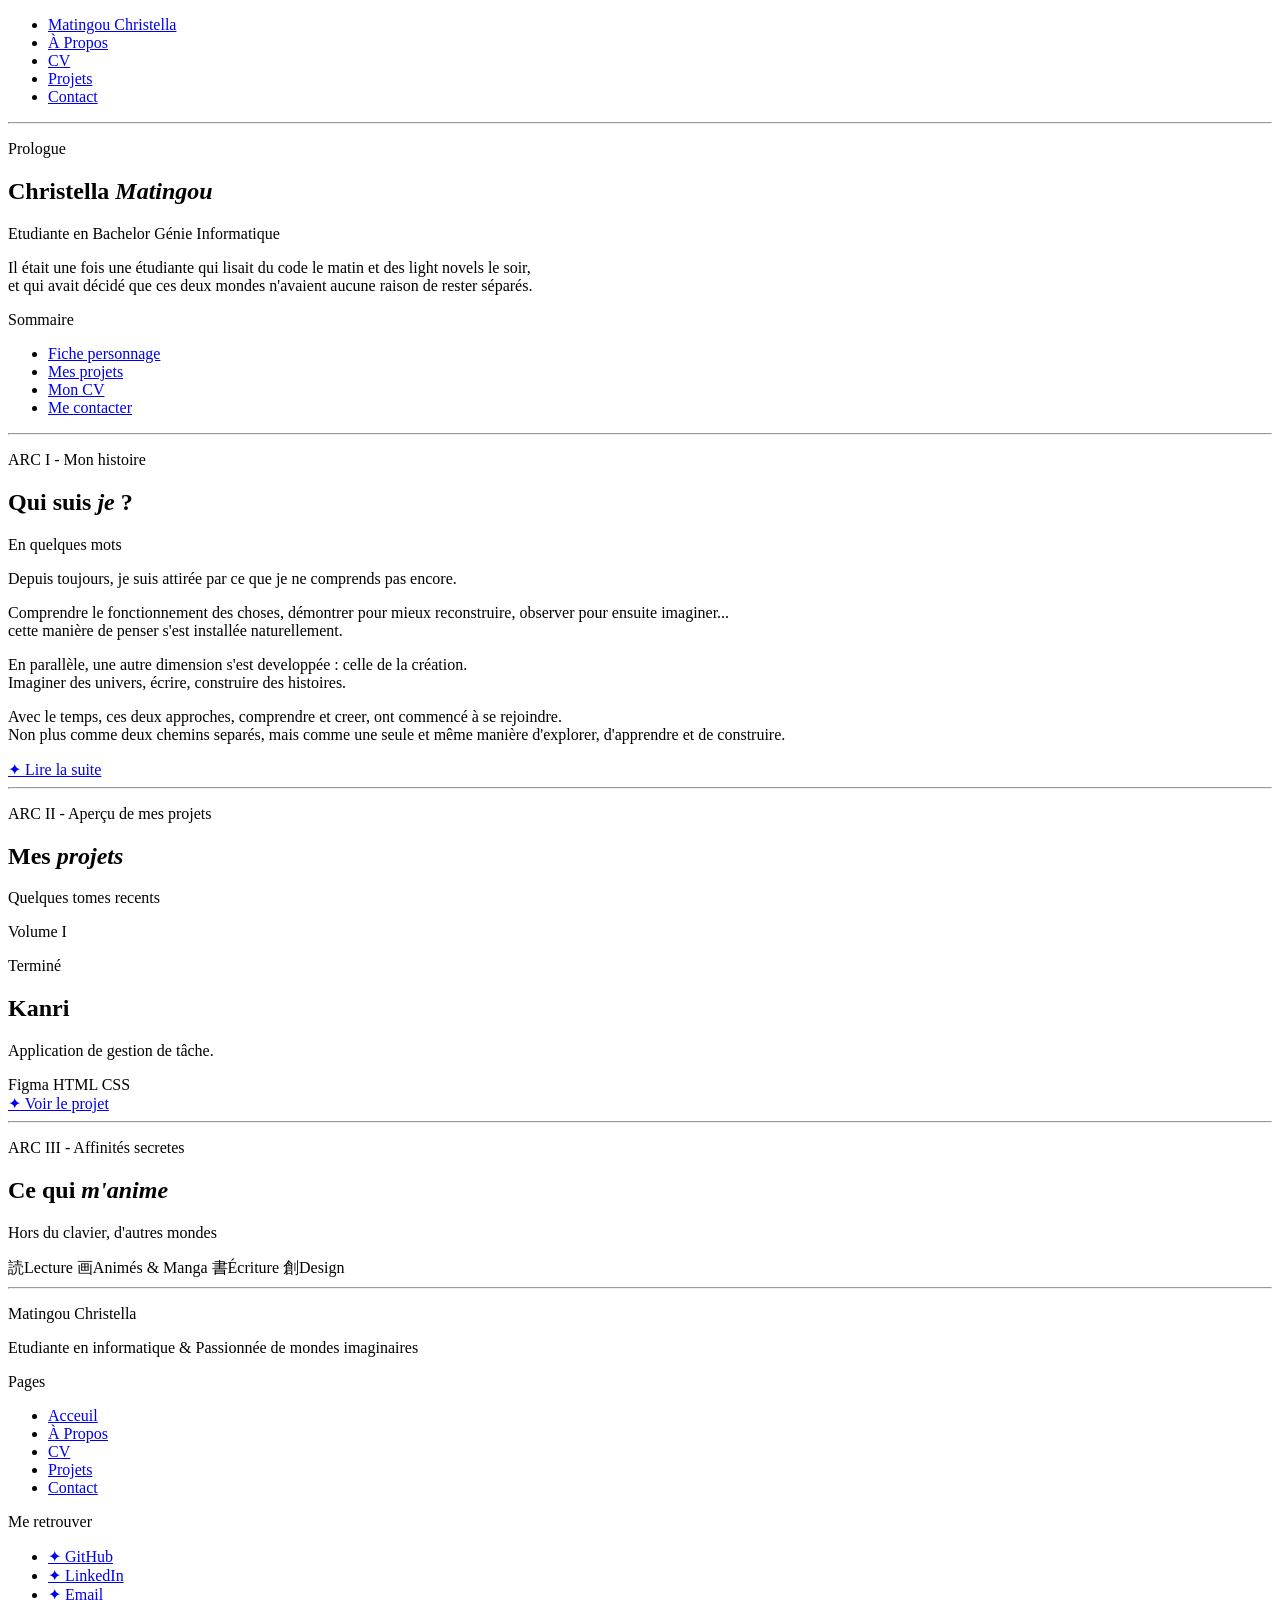
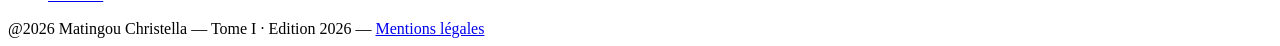
==== index.html @ 96462d10 "Update index.html" ====
<!doctype html>
<html lang="fr">
  <head>
    <meta charset="UTF-8" />
    <meta name="viewport" content="width=device-width, initial-scale=1.0" />
    <title>Portfolio - Accueil</title>
    <link rel="stylesheet" href="style.css" />
  </head>
  <body>
    <header>
      <nav class="navigation">
        <ul>
          <li><a href="index.html" class="logo-name">Matingou Christella</a></li>
          <li><a href="aboutme.html">À Propos</a></li>
          <li><a href="cv.html">CV</a></li>
          <li><a href="project.html">Projets</a></li>
          <li><a href="contact.html">Contact</a></li>
        </ul>
      </nav>
      <hr />
    </header>
    <main>
      <section class="presentation-zone">
        <div class="prologue-zone">
          <p class="chapter-label">Prologue</p>
          <h1 class="main-title">Christella <em>Matingou</em></h1>
          <p class="subtitle">Etudiante en Bachelor Génie Informatique</p>
          <p class="presentation">
            Il était une fois une étudiante qui lisait du code le matin et des
            light novels le soir,<br />
            et qui avait décidé que ces deux mondes n'avaient aucune raison de
            rester séparés.
          </p>
        </div>
        <div class="Summary-zone">
          <p class="chapter-label">Sommaire</p>
          <ul class="summary-list">
            <li><a href="aboutme.html">Fiche personnage</a></li>
            <li><a href="project.html">Mes projets</a></li>
            <li><a href="cv.html">Mon CV</a></li>
            <li><a href="contact.html">Me contacter</a></li>
          </ul>
        </div>
      </section>
      <hr />
      <section class="first-arc">
        <p class="arc-label">ARC I - Mon histoire</p>
        <h2 class="arc-label-main-title">Qui suis <em>je</em> ?</h2>
        <p class="arc-label-subtitle">En quelques mots</p>
        <div class="first-arc-contents">
          <p class="arc-story">
            Depuis toujours, je suis attirée par ce que je ne comprends pas
            encore.
          </p>
          <p class="arc-story">
            Comprendre le fonctionnement des choses, démontrer pour mieux
            reconstruire, observer pour ensuite imaginer...<br />
            cette manière de penser s'est installée naturellement.
          </p>
          <p class="arc-story">
            En parallèle, une autre dimension s'est developpée : celle de la
            création.<br />
            Imaginer des univers, écrire, construire des histoires.
          </p>
          <p class="arc-story">
            Avec le temps, ces deux approches, comprendre et creer, ont commencé
            à se rejoindre. <br />Non plus comme deux chemins separés, mais
            comme une seule et même manière d'explorer, d'apprendre et de
            construire.
          </p>
          <a href="aboutme.html">✦ Lire la suite</a>
        </div>
      </section>
      <hr />
      <section class="second-arc">
        <p class="arc-label">ARC II - Aperçu de mes projets</p>
        <h2 class="arc-label-main-title">Mes <em>projets</em></h2>
        <p class="arc-label-subtitle">Quelques tomes recents</p>
        <article class="first-project">
          <div class="project-card">
            <div class="project-card-top">
              <p class="project-card-title">Volume I</p>
              <p class="project-card-statut">Terminé</p>
            </div>
            <div class="project-card-content">
              <h2 class="project-title">Kanri</h2>
              <div class="project-description">
                <p class="decription-project">
                  Application de gestion de tâche.
                </p>
              </div>
              <div class="project-tags">
                <span class="project-tag">Figma</span>
                <span class="project-tag">HTML</span>
                <span class="project-tag">CSS</span>
              </div>
            </div>
            <div class="project-card-bottom">
              <div class="project-link">
                <a href="Projets/Kanri.html">✦ Voir le projet </a>
              </div>
            </div>
          </div>
        </article>
      </section>
      <hr />
      <section class="third-arc">
        <p class="arc-label">ARC III - Affinités secretes</p>
        <h2 class="arc-label-main-title">Ce qui <em>m'anime</em></h2>
        <p class="arc-label-subtitle">Hors du clavier, d'autres mondes</p>
        <div class="chips">
          <span class="chip"><span class="chip-kanji">読</span>Lecture</span>
          <span class="chip"
            ><span class="chip-kanji">画</span>Animés & Manga</span
          >
          <span class="chip"><span class="chip-kanji">書</span>Écriture</span>
          <span class="chip"><span class="chip-kanji">創</span>Design</span>
        </div>
      </section>
    </main>
    <footer>
      <hr />
      <section class="footer-top">
        <div class="footer-title">
          <p class="footer-logo">Matingou Christella</p>
          <p class="footer-subtitle">
            Etudiante en informatique & Passionnée de mondes imaginaires
          </p>
        </div>
        <div clas="footer-nav">
          <p class="footer-nav-title">Pages</p>
          <ul class="foot-nav">
            <li><a href="index.html">Acceuil</a></li>
            <li><a href="aboutme.html">À Propos</a></li>
            <li><a href="cv.html">CV</a></li>
            <li><a href="project.html">Projets</a></li>
            <li><a href="contact.html">Contact</a></li>
          </ul>
        </div>
        <div class="footer-social">
          <p class="footer-social-title">Me retrouver</p>
          <ul class="foot-nav">
            <li><a href="#">✦ GitHub</a></li>
            <li><a href="#">✦ LinkedIn</a></li>
            <li><a href="christellamatingou@gmail.com">✦ Email</a></li>
          </ul>
        </div>
      </section>
      <section class="footer-bottom">
        <span>@2026 Matingou Christella</span>
        <span>— Tome I · Edition 2026 —</span>
        <a href="mentions.html">Mentions légales</a>
      </section>
    </footer>
  </body>
</html>
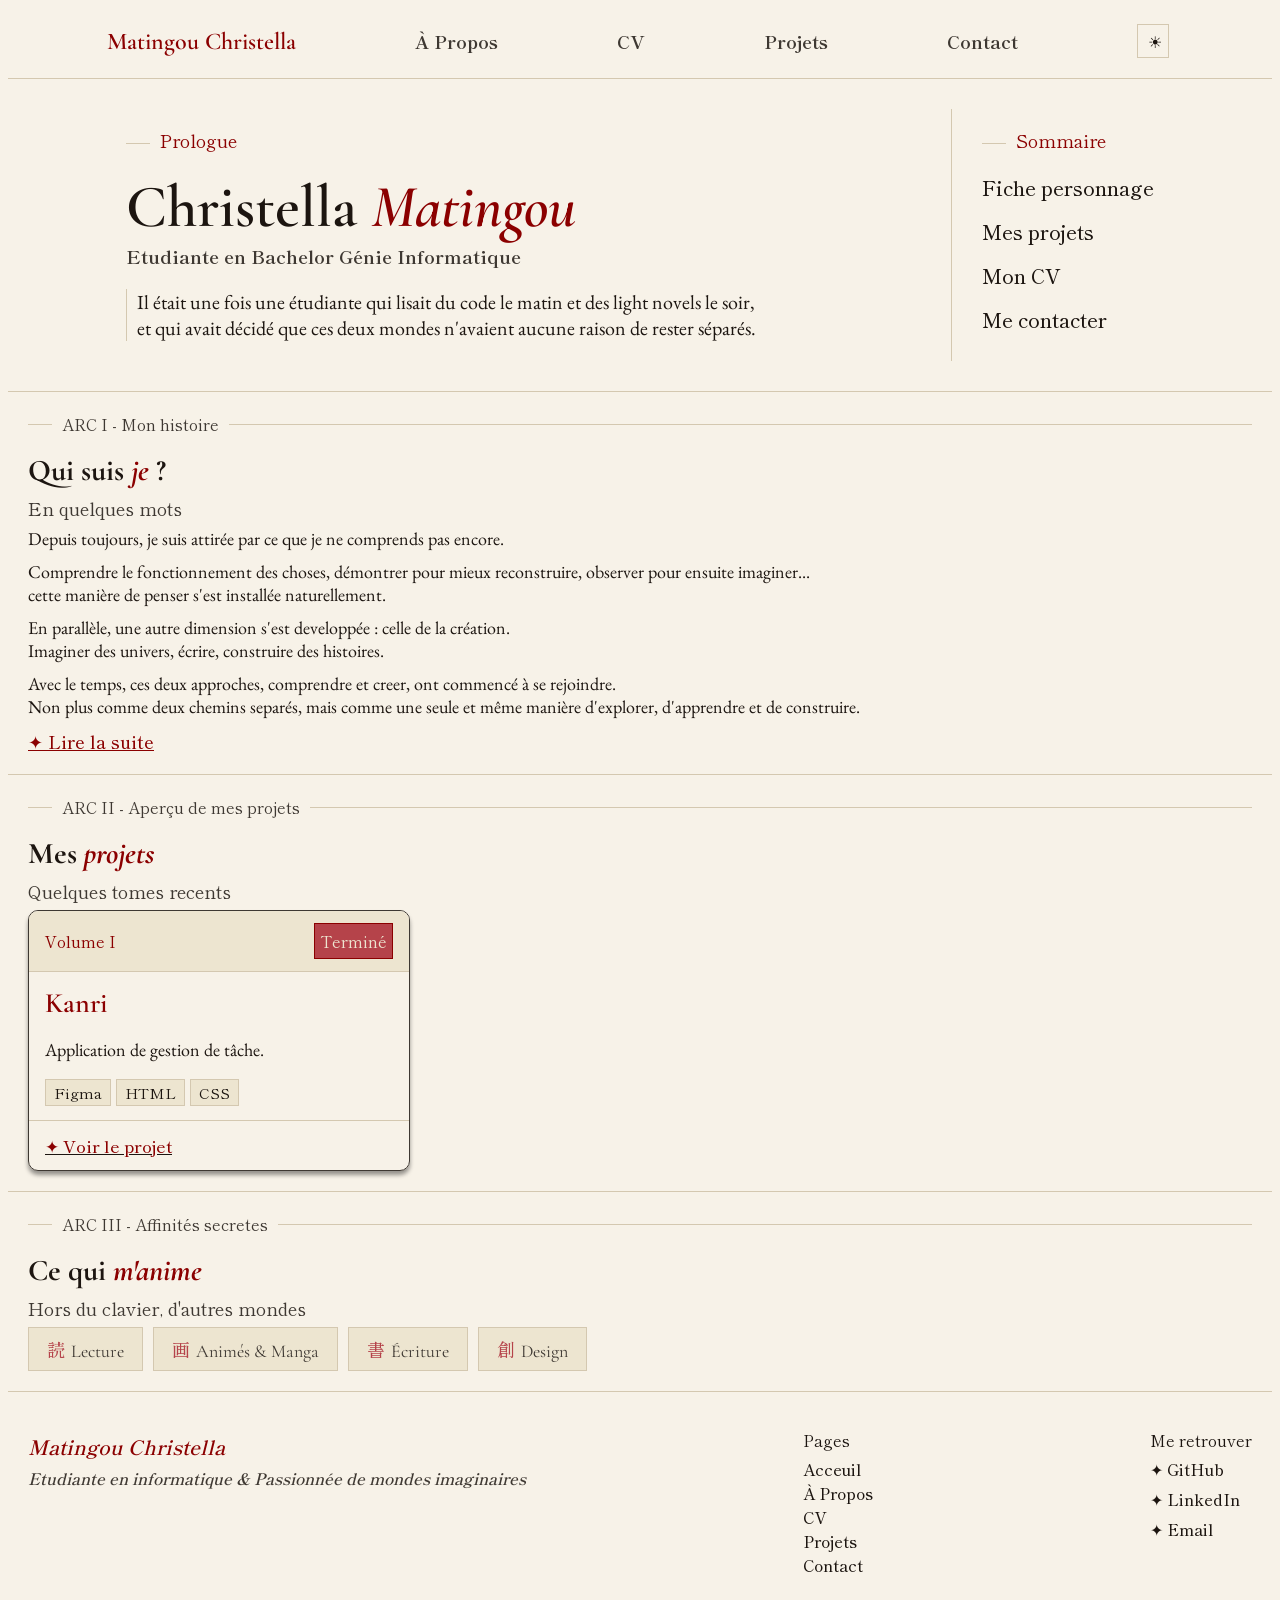
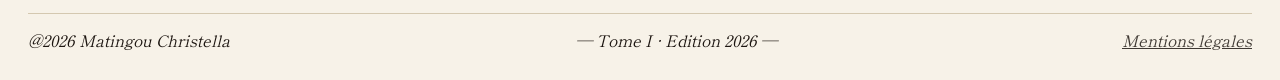
==== commit da205ab2: "Updated 9 files: Kanri.html, aboutme.html, contact.html, cv.html, index.html, mentions.html, project" ====
--- a/index.html
+++ b/index.html
@@ -10,11 +10,16 @@
     <header>
       <nav class="navigation">
         <ul>
-          <li><a href="index.html" class="logo-name">Matingou Christella</a></li>
+          <li>
+            <a href="index.html" class="logo-name">Matingou Christella</a>
+          </li>
           <li><a href="aboutme.html">À Propos</a></li>
           <li><a href="cv.html">CV</a></li>
           <li><a href="project.html">Projets</a></li>
           <li><a href="contact.html">Contact</a></li>
+          <li>
+            <button id="theme-toggle" class="toggle-btn">☀</button>
+          </li>
         </ul>
       </nav>
       <hr />
@@ -152,5 +157,6 @@
         <a href="mentions.html">Mentions légales</a>
       </section>
     </footer>
+    <script src="script.js"></script>
   </body>
 </html>
--- a/style.css
+++ b/style.css
@@ -0,0 +1,1305 @@
+/*Police globale*/
+@import url("https://fonts.googleapis.com/css2?family=Cormorant+Garamond:ital,wght@0,300..700;1,300..700&family=Inter:ital,opsz,wght@0,14..32,100..900;1,14..32,100..900&family=Shippori+Mincho&display=swap");
+@import url("https://fonts.googleapis.com/css2?family=Inter:ital,opsz,wght@0,14..32,100..900;1,14..32,100..900&family=Shippori+Mincho&display=swap");
+@import url("https://fonts.googleapis.com/css2?family=Cormorant+Garamond:ital,wght@0,300..700;1,300..700&family=EB+Garamond:ital,wght@0,400..800;1,400..800&family=Inter:ital,opsz,wght@0,14..32,100..900;1,14..32,100..900&family=Shippori+Mincho&display=swap");
+/*Variables CSS globales*/
+:root {
+  --back-color: #f7f2e8;
+  --main-color: #1c1510;
+  --main-accent: #8b0000;
+  --soft-accent: #b5434a;
+  --border-color: #d4c8b0;
+  --sub-color: #3e3832;
+  --back-color-dark: #ede5d0;
+  --primary-font: "Cormorant Garamond", serif;
+  --secondary-font: "Shippori Mincho", serif;
+  --tertiary-font: "EB Garamond", serif;
+}
+/*Variables mode sombre*/
+:root.dark {
+  --back-color: #0e0b09;
+  --main-color: #ede5d0;
+  --main-accent: #c0282e;
+  --soft-accent: #8b0000;
+  --border-color: #2a2018;
+  --sub-color: #a08878;
+  --back-color-dark: #1a1208;
+}
+
+/*Style global*/
+body {
+  background-color: var(--back-color);
+  color: var(--main-color);
+  padding: 0;
+  min-height: 100vh;
+  display: flex;
+  flex-direction: column;
+}
+main {
+  flex: 1;
+}
+nav ul {
+  list-style: none;
+  display: flex;
+  align-items: center;
+  justify-content: space-evenly;
+  gap: 20px;
+  padding: 0;
+  font-family: var(--secondary-font);
+}
+.logo-name {
+  font-family: var(--primary-font);
+  font-size: 24px;
+  color: var(--main-accent);
+  font-weight: 600;
+}
+nav a {
+  text-decoration: none;
+  color: var(--sub-color);
+  font-weight: bold;
+  font-size: 18px;
+}
+nav a:hover {
+  color: var(--soft-accent);
+}
+hr {
+  border: none;
+  border-top: 1px solid;
+  border-color: var(--border-color);
+  margin: 20px 0;
+}
+div a:hover {
+  color: var(--soft-accent);
+  text-decoration: underline;
+}
+/*footer*/
+footer {
+  font-family: var(--secondary-font);
+}
+.footer-top {
+  display: flex;
+  justify-content: space-between;
+  align-items: flex-start;
+  gap: 20px;
+  margin: 20px;
+}
+.footer-bottom {
+  display: flex;
+  justify-content: space-between;
+  align-items: center;
+  margin: 20px;
+  border-top: 1px solid var(--border-color);
+  padding-top: 14px;
+}
+.footer-nav ul,
+.footer-social ul {
+  list-style: none;
+  padding: 0;
+  display: flex;
+  flex-direction: column;
+  gap: 6px;
+}
+.foot-nav {
+  margin-top: 2px;
+  font-size: 16px;
+}
+.footer-logo {
+  font-size: 20px;
+  margin-bottom: 5px;
+  font-style: italic;
+  font-weight: 600;
+  color: var(--main-accent);
+}
+.footer-subtitle {
+  font-size: 16px;
+  color: var(--sub-color);
+  margin-top: 5px;
+  font-style: italic;
+  font-weight: 600;
+}
+.footer-nav-title {
+  font-size: 16x;
+  margin-bottom: 5px;
+}
+.footer-social-title {
+  font-size: 16px;
+  margin-bottom: 5px;
+}
+.footer-bottom {
+  font-size: 16px;
+  font-style: italic;
+}
+.footer-bottom a {
+  color: var(--sub-color);
+  text-decoration: underline;
+  text-decoration-color: var(--sub-color);
+}
+/*page d'accueil*/
+
+.presentation-zone {
+  display: flex;
+  padding: 10px 20px;
+  justify-content: space-around;
+}
+div ul {
+  list-style: none;
+  padding: 0;
+  font-family: var(--secondary-font);
+  font-size: 20px;
+}
+div a {
+  text-decoration: none;
+  color: var(--main-color);
+  font-weight: 500;
+}
+
+.Summary-zone {
+  align-items: center;
+  border-left: 1px solid var(--border-color);
+  padding-left: 30px;
+}
+.summary-list {
+  display: flex;
+  flex-direction: column;
+  align-items: flex-start;
+  gap: 15px;
+}
+.presentation {
+  font-family: var(--tertiary-font);
+  font-size: 20px;
+  padding-left: 10px;
+  border-left: 0.5px solid var(--border-color);
+}
+
+.chapter-label {
+  font-family: var(--secondary-font);
+  font-size: 18px;
+  color: var(--main-accent);
+}
+
+.chapter-label::before {
+  content: "";
+  display: inline-block;
+  width: 24px;
+  height: 1px;
+  background-color: var(--border-color);
+  vertical-align: middle;
+  margin-right: 10px;
+}
+.main-title {
+  font-family: var(--primary-font);
+  font-size: 60px;
+  font-weight: 600;
+  color: var(--main-color);
+  margin: auto;
+}
+em {
+  color: var(--main-accent);
+}
+.subtitle {
+  font-family: var(--secondary-font);
+  font-size: 18px;
+  font-weight: 700;
+  color: var(--sub-color);
+  margin: 0;
+}
+.first-arc,
+.second-arc,
+.third-arc {
+  display: flex;
+  flex-direction: column;
+  padding: 0 20px;
+}
+
+.arc-label {
+  font-family: var(--secondary-font);
+  font-size: 16px;
+  color: var(--sub-color);
+  margin-top: 0;
+  display: flex;
+  align-items: center;
+}
+.arc-label::before {
+  content: "";
+  display: inline-block;
+  width: 24px;
+  height: 1px;
+  background-color: var(--border-color);
+  vertical-align: middle;
+  margin-right: 10px;
+}
+.arc-story {
+  font-family: var(--tertiary-font);
+  font-size: 18px;
+  color: var(--main-color);
+  margin: 0;
+}
+.arc-label::after {
+  content: "";
+  display: inline-block;
+  flex: 1;
+  height: 1px;
+  background-color: var(--border-color);
+  vertical-align: middle;
+  margin-left: 10px;
+}
+.arc-label-main-title {
+  font-family: var(--primary-font);
+  font-size: 30px;
+  margin: 0;
+  padding-bottom: 6px;
+}
+.arc-label-subtitle {
+  font-family: var(--secondary-font);
+  font-size: 18px;
+  color: var(--sub-color);
+  margin: 0;
+  padding-bottom: 6px;
+}
+.first-arc-contents {
+  display: flex;
+  flex-direction: column;
+  gap: 10px;
+}
+.first-arc-contents a {
+  font-size: 18px;
+  font-family: var(--secondary-font);
+  color: var(--main-accent);
+  text-decoration: underline;
+}
+.chips {
+  display: flex;
+  gap: 10px;
+}
+.chip {
+  font-family: var(--primary-font);
+  font-size: 18px;
+  color: var(--sub-color);
+  padding: 8px 18px;
+  border: 1px solid var(--border-color);
+  background: var(--back-color-dark);
+}
+.chip-kanji {
+  font-family: var(--secondary-font);
+  font-size: 18px;
+  color: var(--soft-accent);
+  margin-right: 6px;
+  font-weight: 500;
+}
+/*Page À Propos*/
+.name-part {
+  font-family: var(--primary-font);
+  font-size: 35px;
+  color: var(--main-color);
+  margin: 5px;
+}
+.class-part {
+  font-family: var(--secondary-font);
+  font-size: 18px;
+  color: var(--main-accent);
+  margin: 5px;
+}
+.part-label {
+  font-family: var(--secondary-font);
+  font-size: 16px;
+  color: var(--sub-color);
+  margin: 20px;
+  display: flex;
+  align-items: center;
+}
+.part-label::before {
+  content: "";
+  display: inline-block;
+  width: 24px;
+  height: 1px;
+  background-color: var(--border-color);
+  vertical-align: middle;
+  margin-right: 10px;
+}
+.part-label::after {
+  content: "";
+  display: inline-block;
+  flex: 1;
+  height: 1px;
+  background-color: var(--border-color);
+  vertical-align: middle;
+  margin-left: 10px;
+}
+
+.chapters {
+  display: flex;
+  flex-direction: column;
+  gap: 16px;
+  margin: 20px;
+}
+.chap-timeline {
+  display: flex;
+  flex-direction: column;
+  align-items: center;
+}
+.chap-dot {
+  width: 10px;
+  height: 10px;
+  border-radius: 50%;
+  border: 1px solid var(--main-accent);
+  background: var(--back-color);
+  flex-shrink: 0;
+}
+.chap-line {
+  flex: 1;
+  width: 1px;
+  background: var(--border-color);
+  margin-top: 4px;
+}
+.first-chapter,
+.second-chapter,
+.third-chapter {
+  display: flex;
+  gap: 16px;
+}
+
+.statut {
+  display: flex;
+  align-items: center;
+  margin: 20px;
+}
+
+.chap-num {
+  font-family: var(--secondary-font);
+  color: var(--main-accent);
+  font-size: 17px;
+}
+.chap-title {
+  font-family: var(--primary-font);
+  color: var(--main-color);
+  font-size: 25px;
+  margin: 5px;
+}
+.chap-text {
+  font-family: var(--tertiary-font);
+  color: var(--main-color);
+  font-size: 19px;
+}
+.stats-zone {
+  display: grid;
+  grid-template-columns: 1fr 1fr;
+  gap: 8px 20px;
+}
+.stat-part {
+  display: flex;
+  flex-direction: column;
+  gap: 3px;
+  padding: 8px 10px;
+  border: 0.5px solid var(--border-color);
+  background-color: var(--back-color-dark);
+}
+.infos-part-zone {
+  display: flex;
+  flex-direction: column;
+  gap: 15px;
+  flex: 1;
+}
+.stat-name {
+  margin: 0;
+  font-family: var(--secondary-font);
+  font-size: 16px;
+  color: var(--sub-color);
+  padding-bottom: 6px;
+}
+.stat-value {
+  margin: 0;
+  padding-bottom: 6px;
+  font-family: var(--tertiary-font);
+  font-size: 18px;
+  color: var(--main-color);
+}
+.hobbies-zone {
+  display: grid;
+  grid-template-columns: 1fr 1fr;
+  gap: 10px;
+}
+.hobbies-card {
+  display: flex;
+  align-items: flex-start;
+  padding: 12px;
+  border: 1px solid var(--border-color);
+  background-color: var(--back-color-dark);
+  gap: 12px;
+}
+.hobby-kanji {
+  font-family: var(--secondary-font);
+  font-size: 25px;
+  color: var(--soft-accent);
+  font-weight: 500;
+}
+.hobby-name {
+  font-size: 20px;
+  font-family: var(--primary-font);
+  color: var(--main-color);
+  margin-bottom: 5px;
+}
+.hobby-value {
+  font-size: 17px;
+  font-family: var(--tertiary-font);
+  color: var(--sub-color);
+  margin: 10px;
+}
+/*Page Contact*/
+.epilogue-zone {
+  display: flex;
+  align-items: center;
+  flex-direction: column;
+  justify-content: center;
+}
+.epilogue-label {
+  font-family: var(--secondary-font);
+  font-size: 20px;
+  color: var(--sub-color);
+  margin: 10px;
+}
+.epilogue-label::before {
+  content: "";
+  display: inline-block;
+  width: 300px;
+  height: 1px;
+  background-color: var(--border-color);
+  vertical-align: middle;
+  margin-right: 10px;
+}
+.epilogue-label::after {
+  content: "";
+  display: inline-block;
+  width: 300px;
+  height: 1px;
+  background-color: var(--border-color);
+  vertical-align: middle;
+  margin-left: 10px;
+}
+.epilogue-title {
+  font-family: var(--primary-font);
+  font-size: 45px;
+  margin: 5px;
+}
+.epilogue-subtitle {
+  font-family: var(--secondary-font);
+  color: var(--sub-color);
+  font-size: 17px;
+  margin: 2px;
+  font-weight: 600;
+}
+.contact-zone {
+  display: flex;
+  margin: 20px;
+  gap: 20px;
+}
+.find-me-label {
+  font-family: var(--secondary-font);
+  font-size: 20px;
+  margin-top: 10px;
+}
+.find-me-label::before {
+  content: "";
+  display: inline-block;
+  width: 35px;
+  height: 1px;
+  background-color: var(--border-color);
+  vertical-align: middle;
+  margin-right: 10px;
+}
+.find-me-label::after {
+  content: "";
+  display: inline-block;
+  width: 110px;
+  height: 1px;
+  background-color: var(--border-color);
+  vertical-align: middle;
+  margin-left: 10px;
+}
+.find-me-info {
+  display: flex;
+  flex-direction: column;
+  font-family: var(--secondary-font);
+  font-size: 16px;
+}
+.find-me-part {
+  width: 350px;
+  padding-right: 50px;
+  border-right: 1px solid;
+  border-color: var(--border-color);
+}
+.email-part {
+  display: flex;
+  gap: 15px;
+}
+.email-zone {
+  display: flex;
+  flex-direction: column;
+  gap: 5px;
+}
+.email-text-title,
+.link-title {
+  margin: 0;
+}
+.email-text,
+.link-text {
+  margin: 0;
+  color: var(--main-accent);
+}
+
+.link-part {
+  display: flex;
+  gap: 15px;
+}
+.link-zone {
+  display: flex;
+  flex-direction: column;
+  gap: 5px;
+}
+.form-part-label {
+  font-family: var(--secondary-font);
+  font-size: 20px;
+  margin-top: 10px;
+  display: flex;
+  align-items: center;
+}
+.form-part-label::before {
+  content: "";
+  display: inline-block;
+  width: 35px;
+  height: 1px;
+  background-color: var(--border-color);
+  vertical-align: middle;
+  margin-right: 10px;
+}
+.form-part-label::after {
+  content: "";
+  display: inline-block;
+  flex: 1;
+  height: 1px;
+  background-color: var(--border-color);
+  vertical-align: middle;
+  margin-left: 10px;
+}
+.form-part {
+  display: flex;
+  flex-direction: column;
+  flex: 1;
+}
+.form-zone {
+  font-size: 18px;
+  font-family: var(--secondary-font);
+}
+.form-row {
+  display: flex;
+  flex-direction: column;
+}
+
+.form-group {
+  display: flex;
+  flex-direction: column;
+  padding-bottom: 10px;
+}
+.form-group input {
+  width: 85%;
+  padding: 8px 12px;
+  font-size: 16px;
+  background-color: var(--back-color-dark);
+  border-color: var(--border-color);
+  font-family: var(--tertiary-font);
+  border: 0.5px solid;
+}
+.form-group textarea {
+  width: 85%;
+  padding: 10px 12px;
+  height: 175px;
+  font-size: 16px;
+  background-color: var(--back-color-dark);
+  font-family: var(--tertiary-font);
+}
+.form-group label {
+  padding-bottom: 10px;
+}
+button {
+  font-size: 16px;
+  background-color: var(--main-accent);
+  color: var(--back-color);
+  font-family: var(--secondary-font);
+  padding: 12px 28px;
+  width: 89%;
+  margin-top: 10px;
+}
+/*Page Mentions legales*/
+.mentions-titles {
+  display: flex;
+  align-items: center;
+  flex-direction: column;
+  justify-content: center;
+}
+.mentions-label {
+  font-family: var(--secondary-font);
+  font-size: 20px;
+  color: var(--sub-color);
+  margin: 10px;
+}
+.mentions-label::before {
+  content: "";
+  display: inline-block;
+  width: 300px;
+  height: 1px;
+  background-color: var(--border-color);
+  vertical-align: middle;
+  margin-right: 10px;
+}
+.mentions-label::after {
+  content: "";
+  display: inline-block;
+  width: 300px;
+  height: 1px;
+  background-color: var(--border-color);
+  vertical-align: middle;
+  margin-left: 10px;
+}
+.mentions-title {
+  font-family: var(--primary-font);
+  font-size: 45px;
+  margin: 5px;
+}
+.mentions-subtitle {
+  font-family: var(--secondary-font);
+  color: var(--sub-color);
+  font-size: 17px;
+  margin: 2px;
+  font-weight: 600;
+}
+.label {
+  font-family: var(--secondary-font);
+  color: var(--sub-color);
+  font-size: 18px;
+}
+.label::before {
+  content: "";
+  display: inline-block;
+  width: 40px;
+  height: 1px;
+  background-color: var(--border-color);
+  vertical-align: middle;
+  margin-right: 10px;
+}
+.label::after {
+  content: "";
+  display: inline-block;
+  width: 400px;
+  height: 1px;
+  background-color: var(--border-color);
+  vertical-align: middle;
+  margin-left: 10px;
+}
+.mention {
+  display: flex;
+  justify-content: center;
+  align-items: center;
+  flex-direction: column;
+}
+.info-value {
+  display: flex;
+  flex-direction: column;
+}
+.name-mention {
+  display: inline-flex;
+  font-family: var(--secondary-font);
+  font-size: 18px;
+  justify-content: space-between;
+}
+.statut-mention {
+  display: inline-flex;
+  justify-content: space-between;
+  font-family: var(--secondary-font);
+  font-size: 18px;
+}
+.mail-mention {
+  display: inline-flex;
+  justify-content: space-between;
+  font-family: var(--secondary-font);
+  font-size: 18px;
+  gap: 263px;
+}
+.hebergeur-mention {
+  display: inline-flex;
+  justify-content: space-between;
+  font-family: var(--secondary-font);
+  font-size: 18px;
+  gap: 430px;
+}
+.address-mention {
+  display: inline-flex;
+  justify-content: space-between;
+  font-family: var(--secondary-font);
+  font-size: 18px;
+}
+.text {
+  display: flex;
+  justify-content: center;
+  font-family: var(--tertiary-font);
+  color: var(--main-color);
+  width: 650px;
+  font-size: 18px;
+  margin: 0;
+}
+.text-mentions {
+  margin: 0;
+}
+
+/*page CV*/
+.cv-title-zone {
+  display: flex;
+  flex-direction: column;
+  align-items: center;
+  justify-content: center;
+}
+.cv-label {
+  font-family: var(--secondary-font);
+  font-size: 20px;
+  color: var(--sub-color);
+  margin: 10px;
+}
+.cv-label::before {
+  content: "";
+  display: inline-block;
+  width: 300px;
+  height: 1px;
+  background-color: var(--border-color);
+  vertical-align: middle;
+  margin-right: 10px;
+}
+.cv-label::after {
+  content: "";
+  display: inline-block;
+  width: 300px;
+  height: 1px;
+  background-color: var(--border-color);
+  vertical-align: middle;
+  margin-left: 10px;
+}
+.cv-main-title {
+  font-family: var(--primary-font);
+  font-size: 45px;
+  margin: 5px;
+}
+.cv-subtitle {
+  font-family: var(--secondary-font);
+  color: var(--sub-color);
+  font-size: 17px;
+  margin: 2px;
+  font-weight: 600;
+}
+.cv-contents {
+  display: flex;
+}
+.cv-left-parts {
+  display: flex;
+  flex-direction: column;
+  gap: 6px;
+  margin: 20px;
+  padding-right: 50px;
+  border-right: 0.5px solid;
+  border-color: var(--border-color);
+}
+.cv-part-title {
+  font-family: var(--secondary-font);
+  font-size: 18px;
+  color: var(--main-accent);
+  padding-bottom: 6px;
+  border-bottom: 0.5px solid;
+  border-color: var(--border-color);
+  margin-top: 0;
+}
+.cv-part {
+  font-family: var(--tertiary-font);
+  font-size: 17px;
+  color: var(--main-color);
+}
+.skills-contents {
+  display: flex;
+  flex-direction: column;
+  gap: 3px;
+  margin-bottom: 10px;
+}
+.skill-name {
+  display: flex;
+  justify-content: space-between;
+  align-items: center;
+  width: 350px;
+  margin: 0;
+}
+.skill-bar {
+  height: 2px;
+  background-color: var(--border-color);
+  border-radius: 1px;
+  overflow: hidden;
+}
+.skill-fill {
+  height: 100%;
+  background-color: var(--soft-accent);
+  border-radius: 1px;
+}
+.s1,
+.s3 {
+  width: 90%;
+}
+.s2 {
+  width: 85%;
+}
+.s4 {
+  width: 60%;
+}
+.s5 {
+  width: 45%;
+}
+.s6 {
+  width: 45%;
+}
+.s7 {
+  width: 60%;
+}
+.s8 {
+  width: 75%;
+}
+.s9 {
+  width: 70%;
+}
+.s10 {
+  width: 50%;
+}
+.language-contents {
+  display: flex;
+  justify-content: space-between;
+  padding-bottom: 10px;
+  border-bottom: 0.5px solid;
+  border-color: var(--border-color);
+}
+.language-contents:last-child {
+  border-bottom: none;
+}
+.language-name {
+  margin: 0;
+}
+.language-level {
+  margin: 0;
+}
+.cv-right-parts {
+  display: flex;
+  flex-direction: column;
+  gap: 6px;
+  margin: 20px;
+  width: stretch;
+}
+.cv-infos-zone {
+  display: flex;
+}
+.cv-infos-timeline {
+  display: flex;
+  flex-direction: column;
+  align-items: center;
+}
+.cv-dot {
+  width: 10px;
+  height: 10px;
+  border-radius: 50%;
+  border: 1px solid var(--main-accent);
+  background: var(--back-color);
+  flex-shrink: 0;
+}
+.cv-line {
+  flex: 1;
+  width: 1px;
+  background: var(--border-color);
+  margin-top: 4px;
+}
+.cv-infos-contents {
+  padding-left: 15px;
+  padding-bottom: 15px;
+}
+.cv-infos-contents p {
+  margin: 0;
+  padding-bottom: 5px;
+}
+.cv-info-date {
+  color: var(--main-accent);
+}
+.cv-info-title {
+  font-family: var(--primary-font);
+  font-size: 18px;
+  font-weight: 600;
+}
+.cv-info-desc ::before {
+  content: "✦";
+}
+/*Page Projets*/
+.project-title-zone {
+  display: flex;
+  flex-direction: column;
+  align-items: center;
+  justify-content: center;
+}
+.project-label {
+  font-family: var(--secondary-font);
+  font-size: 20px;
+  color: var(--sub-color);
+  margin: 10px;
+}
+.project-label::before {
+  content: "";
+  display: inline-block;
+  width: 300px;
+  height: 1px;
+  background-color: var(--border-color);
+  vertical-align: middle;
+  margin-right: 10px;
+}
+.project-label::after {
+  content: "";
+  display: inline-block;
+  width: 300px;
+  height: 1px;
+  background-color: var(--border-color);
+  vertical-align: middle;
+  margin-left: 10px;
+}
+.project-main-title {
+  font-family: var(--primary-font);
+  font-size: 45px;
+  margin: 5px;
+}
+.project-subtitle {
+  font-family: var(--secondary-font);
+  color: var(--sub-color);
+  font-size: 17px;
+  margin: 2px;
+  font-weight: 600;
+  padding-bottom: 10px;
+}
+.Project-zone {
+  margin: 20px;
+}
+.project-grid {
+  display: flex;
+  gap: 20px;
+}
+.project-card {
+  border-radius: 10px;
+  display: flex;
+  flex-direction: column;
+  border: 1px solid;
+  border-color: var(--sub-color);
+  border-width: 1px;
+  overflow: hidden;
+  box-shadow: 0 4px 4px rgba(0, 0, 0, 0.4);
+  max-width: 380px;
+  max-height: 450px;
+}
+
+.project-card-top {
+  padding: 12px 16px;
+  display: flex;
+  justify-content: space-between;
+  align-items: center;
+  border-bottom: 1px solid;
+  border-color: var(--border-color);
+  background-color: var(--back-color-dark);
+  font-family: var(--secondary-font);
+}
+.project-card-title {
+  font-size: 16px;
+  color: var(--main-accent);
+  margin: 0;
+}
+.project-card-statut {
+  border: 0.5px solid;
+  border-color: var(--main-accent);
+  padding: 5px;
+  background-color: rgba(181, 67, 74, 1);
+  color: #ede5d0;
+  margin: 0;
+}
+.project-card-content {
+  padding: 14px 16px;
+  display: flex;
+  flex-direction: column;
+  font-family: var(--secondary-font);
+  border-bottom: 1px solid;
+  border-color: var(--border-color);
+}
+.project-title {
+  font-family: var(--primary-font);
+  font-size: 28px;
+  color: var(--main-accent);
+  font-weight: 600;
+  margin: 0;
+}
+.project-tags {
+  display: flex;
+  flex-wrap: wrap;
+  gap: 5px;
+}
+.project-tag {
+  font-size: 15px;
+  padding: 2px 8px;
+  border: 1px solid var(--border-color);
+  background-color: var(--back-color-dark);
+  font-family: var(--secondary-font);
+}
+.project-description {
+  font-family: var(--tertiary-font);
+  font-size: 18px;
+}
+.project-card-bottom {
+  padding: 12px 16px;
+  font-family: var(--secondary-font);
+  font-size: 17px;
+  text-decoration: underline;
+}
+.project-link a {
+  color: var(--main-accent);
+}
+/*page projet 1*/
+.kanri-titles-zone {
+  margin: 20px;
+}
+.kanri-label {
+  font-family: var(--secondary-font);
+  font-size: 20px;
+  color: var(--soft-accent);
+  margin: 10px;
+}
+.kanri-label::before {
+  content: "";
+  display: inline-block;
+  width: 24px;
+  height: 1px;
+  background-color: var(--border-color);
+  vertical-align: middle;
+  margin-right: 10px;
+}
+.kanri-main-title {
+  font-family: var(--primary-font);
+  font-size: 45px;
+  margin: 5px;
+  color: var(--main-accent);
+}
+.kanri-subtitle {
+  font-family: var(--secondary-font);
+  color: var(--sub-color);
+  font-size: 17px;
+  margin: 2px;
+  font-weight: 600;
+  padding-bottom: 12px;
+}
+.project-banner {
+  width: 100%;
+  height: 230px;
+  object-fit: cover;
+  border-radius: 10px;
+}
+/*.imag-project {
+  margin: 20px;
+}*/
+.project-infos {
+  display: flex;
+  gap: 16px;
+  font-family: var(--secondary-font);
+}
+.project-infos-item {
+  display: flex;
+  gap: 6px;
+  flex-direction: column;
+}
+.project-infos-label {
+  color: var(--sub-color);
+  padding-bottom: 3px;
+  border-bottom: 0.3px solid var(--sub-color);
+}
+.project-description-label {
+  font-family: var(--secondary-font);
+  font-size: 18px;
+  margin: 5px 20px;
+}
+.project-description-label::before {
+  content: "";
+  display: inline-block;
+  width: 24px;
+  height: 1px;
+  background-color: var(--border-color);
+  vertical-align: middle;
+  margin-right: 10px;
+}
+.project-description-label::after {
+  content: "";
+  display: inline-block;
+  width: 88%;
+  height: 1px;
+  background-color: var(--border-color);
+  vertical-align: middle;
+  margin-left: 10px;
+}
+.project-description-content {
+  margin: 20px;
+}
+.used-skill-zone {
+  margin: 20px;
+}
+.used-skills-label {
+  font-family: var(--secondary-font);
+  font-size: 18px;
+}
+.used-skills-label::before {
+  content: "";
+  display: inline-block;
+  width: 24px;
+  height: 1px;
+  background-color: var(--border-color);
+  vertical-align: middle;
+  margin-right: 10px;
+}
+.used-skills-label::after {
+  content: "";
+  display: inline-block;
+  width: 80%;
+  height: 1px;
+  background-color: var(--border-color);
+  vertical-align: middle;
+  margin-left: 10px;
+}
+.back-link a {
+  display: flex;
+  align-items: center;
+}
+.back-icon {
+  display: flex;
+  align-items: center;
+}
+
+/*────────────────────────────────────Responsive Design────────────────────────────────────*/
+
+@media (max-width: 768px) {
+  /* Navigation */
+  nav ul {
+    justify-content: center;
+    gap: 10px;
+  }
+  .logo-name {
+    font-size: 18px;
+    width: 100%;
+    text-align: center;
+  }
+  nav a {
+    font-size: 16px;
+  }
+  /* HOME */
+  .presentation-zone {
+    flex-direction: column;
+    gap: 20px;
+  }
+  .Summary-zone {
+    border-left: none;
+    border-top: 1px solid var(--border-color);
+    padding-left: 0;
+    padding-top: 20px;
+  }
+  .main-title {
+    font-size: 36px;
+  }
+  .chips {
+    flex-wrap: wrap;
+  }
+
+  /* ABOUT ME */
+  .statut {
+    flex-direction: column;
+    align-items: flex-start;
+  }
+  .stats-zone {
+    grid-template-columns: 1fr;
+  }
+  .skill-name {
+    width: 100%;
+  }
+
+  /* CV  */
+  .cv-contents {
+    flex-direction: column;
+  }
+  .cv-left-parts {
+    border-right: none;
+    border-bottom: 1px solid var(--border-color);
+    padding-right: 0;
+    padding-bottom: 20px;
+  }
+
+  /* PROJETS  */
+  .project-grid {
+    flex-direction: column;
+  }
+  .project-card {
+    max-width: 100%;
+  }
+  .project-label::before,
+  .project-label::after {
+    width: 60px;
+  }
+
+  /* FOOTER  */
+  .footer-top {
+    gap: 24px;
+  }
+  .footer-bottom {
+    flex-direction: column;
+    gap: 8px;
+    text-align: center;
+  }
+
+  /*  CONTACT  */
+  .contact-zone {
+    flex-direction: column;
+    gap: 20px;
+  }
+  /* ── MENTIONS LÉGALES ── */
+  .mentions-titles {
+    padding: 0 16px;
+    text-align: center;
+  }
+
+  .info-value {
+    padding: 0 16px;
+  }
+
+  .name-mention,
+  .statut-mention,
+  .mail-mention,
+  .hebergeur-mention,
+  .address-mention {
+    flex-direction: column;
+    gap: 4px;
+  }
+
+  .propriete-rule,
+  .data-rule {
+    font-size: 14px;
+    padding: 0 16px;
+  }
+}
+/*────────────────────────────────────MODE DARK BUTTONPART ────────────────────────────────────*/
+.toggle-btn {
+  background: none;
+  border: 1px solid var(--border-color);
+  color: var(--main-color);
+  cursor: pointer;
+  font-size: 16px;
+  padding: 4px 10px;
+  margin-top: 0;
+  font-family: var(--secondary-font);
+}
+
+.toggle-btn:hover {
+  border-color: var(--main-accent);
+  color: var(--main-accent);
+}
